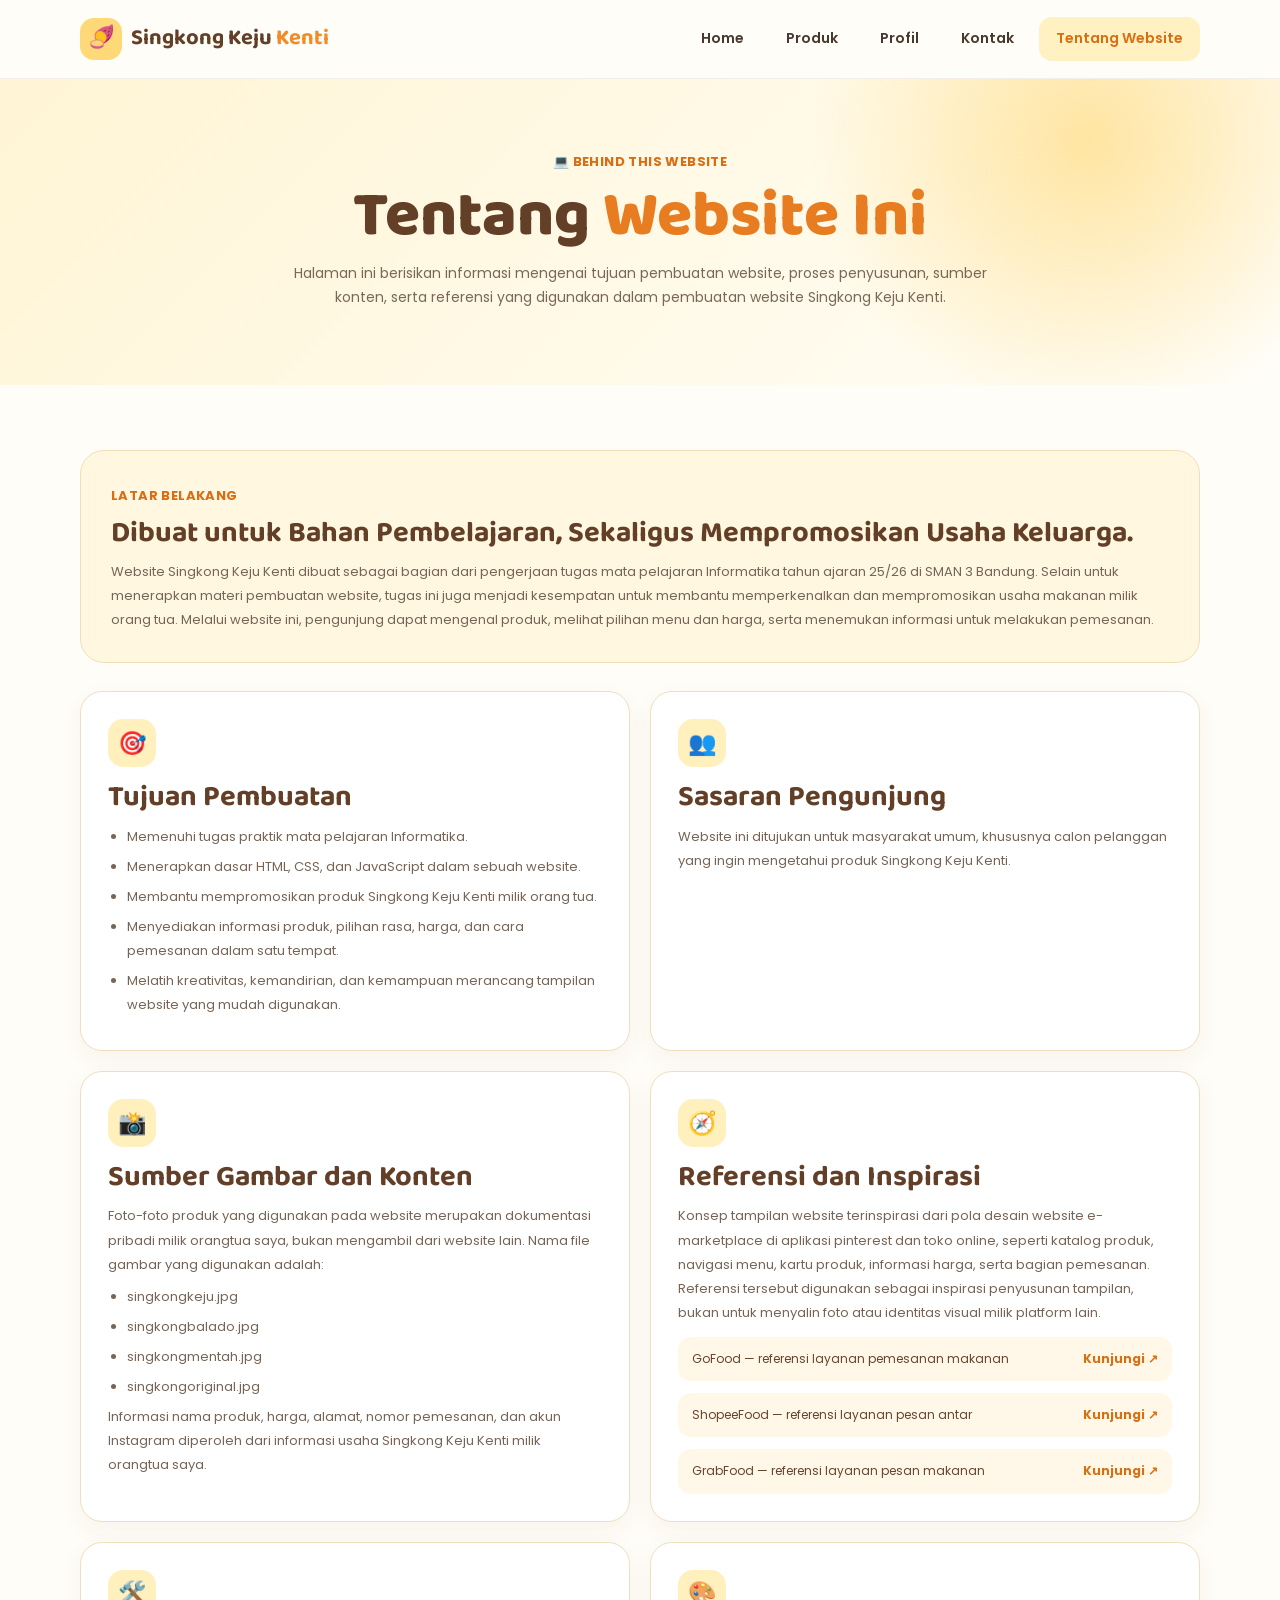
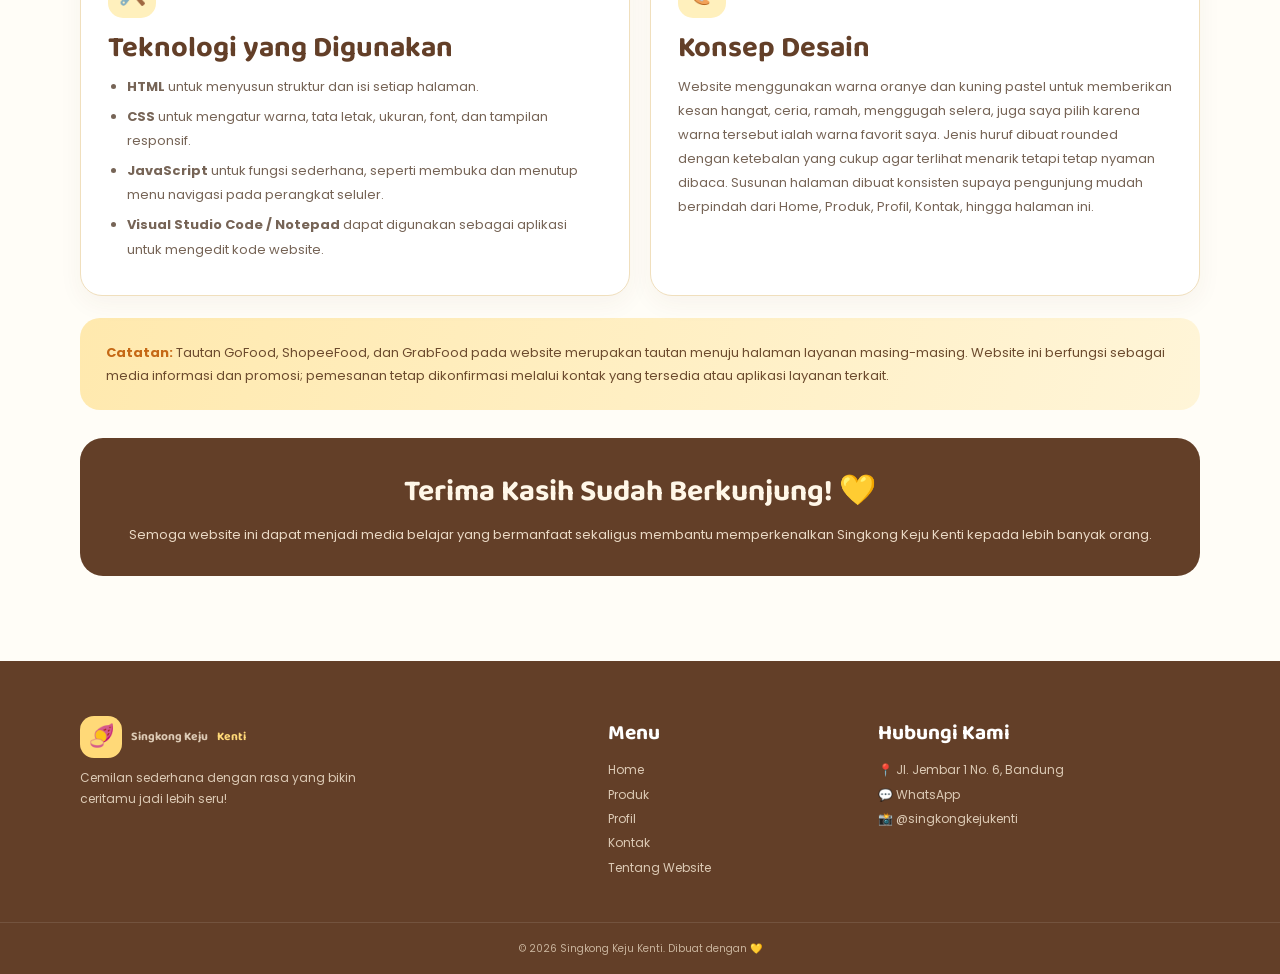
==== about-web.html @ eee024c0 "Add files via upload" ====
<!DOCTYPE html>
<html lang="id">
<head>
    <meta charset="UTF-8">
    <meta name="viewport" content="width=device-width, initial-scale=1.0">
    <title>Tentang Website | Singkong Keju Kenti</title>
    <link rel="preconnect" href="https://fonts.googleapis.com">
    <link rel="preconnect" href="https://fonts.gstatic.com" crossorigin>
    <link href="https://fonts.googleapis.com/css2?family=Baloo+2:wght@500;600;700;800&family=Poppins:wght@400;500;600;700&display=swap" rel="stylesheet">
    <link rel="stylesheet" href="style.css">

    <style>
        .about-web-hero {
            padding: 68px 0 75px;
            text-align: center;
            background: radial-gradient(circle at 85% 20%, #ffe5a2, transparent 25%),
                        linear-gradient(135deg, #fff5d5, #fffdf7);
        }
        .about-web-hero h1 {
            font: 800 clamp(42px, 6vw, 64px)/1.05 'Baloo 2', cursive;
            color: #633f28;
            margin-bottom: 12px;
        }
        .about-web-hero h1 span { color: #e77d20; }
        .about-web-hero p {
            max-width: 720px;
            margin: auto;
            color: #796858;
            font-size: 14px;
        }
        .about-web-content { padding: 65px 0 85px; }
        .about-web-intro {
            padding: 30px;
            border-radius: 24px;
            background: #fff7df;
            border: 1px solid #f1dfb9;
            margin-bottom: 28px;
        }
        .about-web-intro h2, .info-card h2 {
            color: #633f28;
            font: 700 29px/1.15 'Baloo 2', cursive;
            margin-bottom: 10px;
        }
        .about-web-intro p, .info-card p, .info-card li {
            color: #766456;
            font-size: 13px;
            line-height: 1.85;
        }
        .about-web-grid {
            display: grid;
            grid-template-columns: repeat(2, 1fr);
            gap: 20px;
        }
        .info-card {
            padding: 27px;
            background: white;
            border: 1px solid #f0dfbd;
            border-radius: 22px;
            box-shadow: 0 8px 24px rgba(100,64,35,.05);
        }
        .info-card .card-icon {
            width: 48px; height: 48px;
            display: grid; place-items: center;
            border-radius: 15px;
            background: #fff0bd;
            font-size: 23px;
            margin-bottom: 14px;
        }
        .info-card ul { padding-left: 19px; margin-top: 8px; }
        .info-card li { margin-bottom: 6px; }
        .source-list { display: grid; gap: 12px; margin-top: 12px; }
        .source-item {
            display: flex; justify-content: space-between; align-items: center;
            gap: 15px; padding: 12px 14px; border-radius: 13px;
            background: #fff8e8; color: #65452e; font-size: 12px;
        }
        .source-item a { color: #d86d12; font-weight: 700; white-space: nowrap; }
        .note-box {
            margin-top: 22px; padding: 23px 26px; border-radius: 20px;
            background: linear-gradient(110deg, #ffe9ae, #fff5d8);
            color: #6c4b2e; font-size: 13px; line-height: 1.8;
        }
        .note-box strong { color: #c56815; }
        .about-web-bottom {
            margin-top: 28px; padding: 30px; border-radius: 23px;
            background: #633f28; color: #fff7e8; text-align: center;
        }
        .about-web-bottom h2 {
            font: 700 30px 'Baloo 2', cursive; margin-bottom: 8px;
        }
        .about-web-bottom p { font-size: 13px; color: #ead9c5; }
        @media (max-width: 650px) {
            .about-web-grid { grid-template-columns: 1fr; }
            .about-web-intro, .info-card { padding: 22px; }
            .source-item { align-items: flex-start; flex-direction: column; gap: 4px; }
        }
    </style>
</head>
<body>

<header class="header">
    <div class="container nav-wrap">
        <a href="index.html" class="logo">
            <span class="logo-icon">🍠</span>
            <span>Singkong Keju <b>Kenti</b></span>
        </a>
        <button class="menu-toggle" onclick="toggleMenu()">☰</button>
        <nav id="navMenu">
            <a href="index.html">Home</a>
            <a href="produk.html">Produk</a>
            <a href="profil.html">Profil</a>
            <a href="kontak.html">Kontak</a>
            <a href="about-web.html" class="active">Tentang Website</a>
        </nav>
    </div>
</header>

<section class="about-web-hero">
    <div class="container">
        <span class="eyebrow">💻 Behind This Website</span>
        <h1>Tentang <span>Website Ini</span></h1>
        <p>
            Halaman ini berisikan informasi mengenai tujuan pembuatan website,
            proses penyusunan, sumber konten, serta referensi yang digunakan
            dalam pembuatan website Singkong Keju Kenti.
        </p>
    </div>
</section>

<main class="about-web-content">
    <div class="container">
        <section class="about-web-intro">
            <span class="eyebrow">Latar Belakang</span>
            <h2>Dibuat untuk Bahan Pembelajaran, Sekaligus Mempromosikan Usaha Keluarga.</h2>
            <p>
                Website Singkong Keju Kenti dibuat sebagai bagian dari pengerjaan
                tugas mata pelajaran Informatika tahun ajaran 25/26 di SMAN 3 Bandung. Selain untuk menerapkan materi
                pembuatan website, tugas ini juga menjadi kesempatan untuk
                membantu memperkenalkan dan mempromosikan usaha makanan milik
                orang tua. Melalui website ini, pengunjung dapat mengenal produk,
                melihat pilihan menu dan harga, serta menemukan informasi untuk
                melakukan pemesanan.
            </p>
        </section>

        <div class="about-web-grid">
            <section class="info-card">
                <div class="card-icon">🎯</div>
                <h2>Tujuan Pembuatan</h2>
                <ul>
                    <li>Memenuhi tugas praktik mata pelajaran Informatika.</li>
                    <li>Menerapkan dasar HTML, CSS, dan JavaScript dalam sebuah website.</li>
                    <li>Membantu mempromosikan produk Singkong Keju Kenti milik orang tua.</li>
                    <li>Menyediakan informasi produk, pilihan rasa, harga, dan cara pemesanan dalam satu tempat.</li>
                    <li>Melatih kreativitas, kemandirian, dan kemampuan merancang tampilan website yang mudah digunakan.</li>
                </ul>
            </section>

            <section class="info-card">
                <div class="card-icon">👥</div>
                <h2>Sasaran Pengunjung</h2>
                <p>
                    Website ini ditujukan untuk masyarakat umum, khususnya calon
                    pelanggan yang ingin mengetahui produk Singkong Keju Kenti.
                </p>
            </section>

            <section class="info-card">
                <div class="card-icon">📸</div>
                <h2>Sumber Gambar dan Konten</h2>
                <p>
                    Foto-foto produk yang digunakan pada website merupakan
                    dokumentasi pribadi milik orangtua saya, bukan mengambil dari
                    website lain. Nama file gambar yang digunakan adalah:
                </p>
                <ul>
                    <li>singkongkeju.jpg</li>
                    <li>singkongbalado.jpg</li>
                    <li>singkongmentah.jpg</li>
                    <li>singkongoriginal.jpg</li>
                </ul>
                <p>
                    Informasi nama produk, harga, alamat, nomor pemesanan, dan
                    akun Instagram diperoleh dari informasi usaha Singkong Keju Kenti milik orangtua saya.
                </p>
            </section>

            <section class="info-card">
                <div class="card-icon">🧭</div>
                <h2>Referensi dan Inspirasi</h2>
                <p>
                    Konsep tampilan website terinspirasi dari pola desain website
                    e-marketplace di aplikasi pinterest dan toko online, seperti katalog
                    produk, navigasi menu, kartu produk, informasi harga, serta
                    bagian pemesanan. Referensi tersebut digunakan sebagai inspirasi
                    penyusunan tampilan, bukan untuk menyalin
                    foto atau identitas visual milik platform lain.
                </p>
                <div class="source-list">
                    <div class="source-item">
                        <span>GoFood — referensi layanan pemesanan makanan</span>
                        <a href="https://gofood.co.id/" target="_blank">Kunjungi ↗</a>
                    </div>
                    <div class="source-item">
                        <span>ShopeeFood — referensi layanan pesan antar</span>
                        <a href="https://shopeefood.co.id/" target="_blank">Kunjungi ↗</a>
                    </div>
                    <div class="source-item">
                        <span>GrabFood — referensi layanan pesan makanan</span>
                        <a href="https://food.grab.com/id/id/" target="_blank">Kunjungi ↗</a>
                    </div>
                </div>
            </section>

            <section class="info-card">
                <div class="card-icon">🛠️</div>
                <h2>Teknologi yang Digunakan</h2>
                <ul>
                    <li><b>HTML</b> untuk menyusun struktur dan isi setiap halaman.</li>
                    <li><b>CSS</b> untuk mengatur warna, tata letak, ukuran, font, dan tampilan responsif.</li>
                    <li><b>JavaScript</b> untuk fungsi sederhana, seperti membuka dan menutup menu navigasi pada perangkat seluler.</li>
                    <li><b>Visual Studio Code / Notepad</b> dapat digunakan sebagai aplikasi untuk mengedit kode website.</li>
                </ul>
            </section>

            <section class="info-card">
                <div class="card-icon">🎨</div>
                <h2>Konsep Desain</h2>
                <p>
                    Website menggunakan warna oranye dan kuning pastel untuk
                    memberikan kesan hangat, ceria, ramah, menggugah selera, juga saya 
                    pilih karena warna tersebut ialah warna favorit saya.
                    Jenis huruf dibuat rounded dengan ketebalan yang cukup agar
                    terlihat menarik tetapi tetap nyaman dibaca. Susunan halaman
                    dibuat konsisten supaya pengunjung mudah berpindah dari Home,
                    Produk, Profil, Kontak, hingga halaman ini.
                </p>
            </section>
        </div>

        <div class="note-box">
            <strong>Catatan:</strong> Tautan GoFood, ShopeeFood, dan GrabFood pada
            website merupakan tautan menuju halaman layanan masing-masing.
            Website ini berfungsi sebagai media
            informasi dan promosi; pemesanan tetap dikonfirmasi melalui kontak
            yang tersedia atau aplikasi layanan terkait.
        </div>

        <section class="about-web-bottom">
            <h2>Terima Kasih Sudah Berkunjung! 💛</h2>
            <p>
                Semoga website ini dapat menjadi media belajar yang
                bermanfaat sekaligus membantu memperkenalkan Singkong Keju Kenti
                kepada lebih banyak orang.
            </p>
        </section>
    </div>
</main>

<footer class="footer">
    <div class="container footer-grid">
        <div>
            <a href="index.html" class="logo footer-logo"><span class="logo-icon">🍠</span> Singkong Keju <b>Kenti</b></a>
            <p>Cemilan sederhana dengan rasa yang bikin ceritamu jadi lebih seru!</p>
        </div>
        <div>
            <h4>Menu</h4>
            <a href="index.html">Home</a>
            <a href="produk.html">Produk</a>
            <a href="profil.html">Profil</a>
            <a href="kontak.html">Kontak</a>
            <a href="about-web.html">Tentang Website</a>
        </div>
        <div>
            <h4>Hubungi Kami</h4>
            <p>📍 Jl. Jembar 1 No. 6, Bandung</p>
            <a href="https://wa.me/6289661951290" target="_blank">💬 WhatsApp</a>
            <a href="https://www.instagram.com/singkongkejukenti/" target="_blank">📸 @singkongkejukenti</a>
        </div>
    </div>
    <div class="copyright">© 2026 Singkong Keju Kenti. Dibuat dengan 💛</div>
</footer>

<script src="script.js"></script>
</body>
</html>
---- style.css ----
:root {
    --orange: #f28c28;
    --orange-dark: #d86d12;
    --yellow: #ffd978;
    --cream: #fff7df;
    --cream-2: #fff1c2;
    --brown: #633f28;
    --text: #49382f;
    --white: #ffffff;
    --shadow: 0 12px 35px rgba(103, 65, 32, .12);
    --radius: 22px;
}

* { box-sizing: border-box; margin: 0; padding: 0; }

html { scroll-behavior: smooth; }

body {
    font-family: 'Poppins', sans-serif;
    color: var(--text);
    background: #fffdf7;
    line-height: 1.7;
}

a { color: inherit; text-decoration: none; }

.container { width: min(1120px, 90%); margin: auto; }

.header {
    position: sticky;
    top: 0;
    z-index: 100;
    background: rgba(255, 253, 247, .94);
    backdrop-filter: blur(12px);
    border-bottom: 1px solid rgba(99, 63, 40, .08);
}

.nav-wrap {
    min-height: 78px;
    display: flex;
    align-items: center;
    justify-content: space-between;
    gap: 30px;
}

.logo {
    display: inline-flex;
    align-items: center;
    gap: 9px;
    font-family: 'Baloo 2', cursive;
    font-size: 22px;
    font-weight: 700;
    color: var(--brown);
}

.logo b { color: var(--orange); }

.logo-icon {
    width: 42px;
    height: 42px;
    display: grid;
    place-items: center;
    background: var(--yellow);
    border-radius: 14px;
    font-size: 22px;
}

nav { display: flex; align-items: center; gap: 8px; }

nav a {
    padding: 10px 17px;
    border-radius: 13px;
    font-size: 14px;
    font-weight: 600;
    transition: .25s;
}

nav a:hover, nav a.active {
    background: var(--cream-2);
    color: var(--orange-dark);
}

.menu-toggle {
    display: none;
    border: 0;
    background: var(--cream-2);
    color: var(--brown);
    font-size: 24px;
    padding: 7px 12px;
    border-radius: 12px;
    cursor: pointer;
}

.hero {
    overflow: hidden;
    background:
        radial-gradient(circle at 85% 20%, rgba(255,217,120,.7), transparent 25%),
        linear-gradient(135deg, #fff7df 0%, #fffdf7 58%, #ffeab1 100%);
    padding: 72px 0 85px;
}

.hero-content {
    display: grid;
    grid-template-columns: 1.05fr .95fr;
    align-items: center;
    gap: 45px;
}

.eyebrow {
    display: inline-block;
    color: var(--orange-dark);
    font-size: 13px;
    font-weight: 700;
    letter-spacing: .4px;
    text-transform: uppercase;
    margin-bottom: 10px;
}

.hero h1, .page-hero h1, h2, h3 {
    font-family: 'Baloo 2', cursive;
}

.hero h1 {
    font-size: clamp(46px, 6vw, 76px);
    line-height: .98;
    color: var(--brown);
    margin-bottom: 22px;
    font-weight: 800;
}

.hero h1 span, h2 span { color: var(--orange); }

.hero-text > p {
    max-width: 620px;
    font-size: 16px;
    color: #715e50;
    margin-bottom: 28px;
}

.hero-buttons { display: flex; flex-wrap: wrap; gap: 12px; }

.btn {
    display: inline-flex;
    align-items: center;
    justify-content: center;
    gap: 8px;
    padding: 13px 22px;
    border-radius: 14px;
    font-size: 14px;
    font-weight: 700;
    transition: .25s;
}

.btn-primary {
    color: white;
    background: var(--orange);
    box-shadow: 0 8px 20px rgba(242,140,40,.24);
}

.btn-primary:hover { transform: translateY(-2px); background: var(--orange-dark); }

.btn-outline {
    border: 2px solid #efc66a;
    color: var(--brown);
    background: rgba(255,255,255,.55);
}

.btn-outline:hover { background: white; }

.btn-light { background: white; color: var(--orange-dark); }

.mini-info {
    display: flex;
    gap: 30px;
    margin-top: 34px;
}

.mini-info div { display: flex; flex-direction: column; }
.mini-info strong { font-family: 'Baloo 2'; font-size: 22px; color: var(--brown); line-height: 1; }
.mini-info span { font-size: 11px; color: #8a7567; }

.hero-image {
    position: relative;
    min-height: 480px;
    display: grid;
    place-items: center;
}

.hero-image .blob {
    position: absolute;
    width: 430px;
    height: 430px;
    background: var(--yellow);
    border-radius: 42% 58% 61% 39% / 48% 40% 60% 52%;
    transform: rotate(-12deg);
    opacity: .75;
}

.hero-image img {
    position: relative;
    width: min(430px, 90%);
    height: 430px;
    object-fit: cover;
    border-radius: 46% 54% 42% 58% / 50% 42% 58% 50%;
    box-shadow: 0 24px 45px rgba(91,57,27,.2);
    border: 8px solid white;
}

.floating-card {
    position: absolute;
    right: 4%;
    bottom: 45px;
    background: white;
    padding: 13px 18px;
    border-radius: 17px;
    box-shadow: var(--shadow);
    display: flex;
    align-items: center;
    gap: 10px;
}

.floating-card > span { font-size: 25px; }
.floating-card b, .floating-card small { display: block; }
.floating-card b { font-size: 13px; }
.floating-card small { font-size: 10px; color: #927b69; }

.section { padding: 85px 0; }

.intro { background: white; }

.section-heading { text-align: center; max-width: 650px; margin: 0 auto 45px; }
.section-heading h2, .heading-row h2 { font-size: 42px; line-height: 1.1; color: var(--brown); margin-bottom: 12px; }
.section-heading p { color: #7d6b5d; font-size: 14px; }

.features {
    display: grid;
    grid-template-columns: repeat(3, 1fr);
    gap: 22px;
}

.feature-card {
    padding: 30px;
    border: 1px solid #f4e3bc;
    border-radius: var(--radius);
    background: #fffdf8;
    transition: .25s;
}

.feature-card:hover { transform: translateY(-5px); box-shadow: var(--shadow); }
.feature-icon {
    width: 54px; height: 54px; display: grid; place-items: center;
    background: var(--cream-2); border-radius: 17px; font-size: 25px; margin-bottom: 18px;
}
.feature-card h3 { font-size: 24px; margin-bottom: 7px; color: var(--brown); }
.feature-card p { font-size: 13px; color: #7d6b5d; }

.products-preview { background: var(--cream); }

.heading-row {
    display: flex;
    justify-content: space-between;
    align-items: end;
    margin-bottom: 35px;
    gap: 20px;
}

.heading-row h2 { margin: 0; }

.text-link { color: var(--orange-dark); font-size: 13px; font-weight: 700; }

.product-grid {
    display: grid;
    grid-template-columns: repeat(3, 1fr);
    gap: 24px;
}

.product-grid-full { grid-template-columns: repeat(2, 1fr); }

.product-card {
    overflow: hidden;
    background: white;
    border: 1px solid #f1dfb9;
    border-radius: var(--radius);
    box-shadow: 0 8px 24px rgba(100,64,35,.06);
    transition: .25s;
}

.product-card:hover { transform: translateY(-5px); box-shadow: var(--shadow); }

.product-image { height: 240px; overflow: hidden; background: var(--cream-2); }
.product-image img { width: 100%; height: 100%; object-fit: cover; display: block; }
.product-body { padding: 22px; }
.product-body h3, .product-body h2 { color: var(--brown); }
.product-body h3 { font-size: 25px; margin: 5px 0; }
.product-body h2 { font-size: 31px; line-height: 1.1; margin: 5px 0 8px; }
.product-body p { color: #806e60; font-size: 13px; margin-bottom: 14px; }

.tag {
    display: inline-block;
    padding: 5px 9px;
    border-radius: 8px;
    background: #ffe5a2;
    color: #9b6715;
    font-size: 9px;
    font-weight: 800;
}
.tag.orange { background: #ffe0c0; color: #bd5e0d; }
.tag.yellow { background: #fff0b9; color: #917012; }

.price { color: var(--orange-dark); font-family: 'Baloo 2'; font-size: 24px; }
.price small { font-family: 'Poppins'; color: #917d6e; font-size: 10px; font-weight: 500; }

.cta-section { padding: 25px 0 85px; background: var(--cream); }

.cta-box {
    background: linear-gradient(110deg, var(--orange), #f5a53d);
    color: white;
    border-radius: 28px;
    padding: 42px 50px;
    display: flex;
    justify-content: space-between;
    align-items: center;
    gap: 25px;
    box-shadow: 0 15px 35px rgba(242,140,40,.2);
}

.cta-box .eyebrow { color: #fff4d4; }
.cta-box h2 { font-size: 38px; line-height: 1.05; margin-bottom: 5px; }
.cta-box p { opacity: .9; font-size: 13px; }

.page-hero {
    background: linear-gradient(135deg, var(--cream), #fffdf7);
    text-align: center;
    padding: 65px 0;
    border-bottom: 1px solid #f3e4c6;
}

.page-hero h1 { font-size: clamp(42px, 6vw, 65px); color: var(--brown); line-height: 1.05; }
.page-hero p { max-width: 650px; margin: 12px auto 0; color: #7d6b5d; font-size: 14px; }

.product-card.big .product-image { height: 330px; }
.price-list {
    display: flex;
    gap: 10px;
    margin: 10px 0 17px;
}
.price-list span {
    flex: 1;
    padding: 9px 11px;
    border-radius: 12px;
    background: var(--cream);
    font-size: 11px;
}
.price-list b { display: block; color: var(--orange-dark); font-size: 17px; }
.full-btn { width: 100%; }

.combo-box {
    margin-top: 28px;
    padding: 25px 30px;
    border-radius: var(--radius);
    background: linear-gradient(100deg, #fff0b7, #ffe3a0);
    display: grid;
    grid-template-columns: auto 1fr auto;
    align-items: center;
    gap: 22px;
}
.combo-icon { font-size: 42px; }
.combo-box h2 { color: var(--brown); font-size: 30px; line-height: 1.1; }
.combo-box p { font-size: 12px; color: #77624f; }
.combo-box > strong { font-family: 'Baloo 2'; font-size: 34px; color: var(--orange-dark); }

.about-grid { display: grid; grid-template-columns: .9fr 1.1fr; gap: 70px; align-items: center; }
.about-image { position: relative; }
.about-image img { width: 100%; height: 500px; object-fit: cover; border-radius: 35px; box-shadow: var(--shadow); }
.quote-card {
    position: absolute;
    bottom: -25px;
    right: -20px;
    max-width: 270px;
    background: white;
    padding: 18px 20px;
    border-radius: 18px;
    box-shadow: var(--shadow);
    font-family: 'Baloo 2';
    font-weight: 600;
    color: var(--brown);
}
.about-text h2 { font-size: 44px; line-height: 1.08; color: var(--brown); margin-bottom: 20px; }
.about-text p { color: #766456; font-size: 14px; margin-bottom: 15px; }

.values { margin-top: 25px; display: grid; gap: 10px; }
.values div { display: flex; align-items: center; gap: 15px; padding: 12px; border-radius: 14px; background: var(--cream); }
.values b { color: var(--orange); font-family: 'Baloo 2'; }
.values span { font-size: 13px; font-weight: 600; }

.manifesto { background: var(--cream); }
.manifesto-box {
    max-width: 820px; margin: auto; text-align: center; padding: 55px 35px;
    background: white; border-radius: 30px; box-shadow: var(--shadow);
}
.manifesto-box h2 { color: var(--orange-dark); font-size: 40px; line-height: 1.1; margin-bottom: 12px; }
.manifesto-box p { color: #766456; font-size: 14px; }

.contact-grid { display: grid; grid-template-columns: 1.25fr .75fr; gap: 25px; }
.contact-main { display: grid; gap: 22px; }
.contact-card, .side-card {
    background: white; border: 1px solid #f0dfbd; border-radius: var(--radius); padding: 30px;
    box-shadow: 0 8px 24px rgba(100,64,35,.05);
}
.contact-card h2 { font-size: 32px; line-height: 1.1; color: var(--brown); margin-bottom: 9px; }
.contact-card > p { color: #7c6b5e; font-size: 13px; margin-bottom: 22px; }

.order-buttons { display: grid; gap: 11px; }
.order-btn {
    display: grid;
    grid-template-columns: auto 1fr auto;
    align-items: center;
    gap: 14px;
    padding: 15px;
    border-radius: 15px;
    background: var(--cream);
    border: 1px solid #f0dfbd;
    transition: .25s;
}
.order-btn:hover { transform: translateX(4px); background: #fff0bd; }
.order-btn > span:first-child { font-size: 25px; }
.order-btn b, .order-btn small { display: block; }
.order-btn b { font-size: 14px; color: var(--brown); }
.order-btn small { font-size: 10px; color: #927e6e; }
.order-btn > span:last-child { color: var(--orange); font-size: 20px; }
.whatsapp-card { background: linear-gradient(135deg, #fff5d0, #fff); }

.contact-side { display: grid; align-content: start; gap: 16px; }
.side-card { padding: 23px; }
.side-icon { font-size: 28px; margin-bottom: 8px; }
.side-card h3 { font-size: 24px; color: var(--brown); }
.side-card p { color: #7c6b5e; font-size: 12px; margin: 5px 0 10px; }

.footer {
    background: var(--brown);
    color: #f9ecd8;
    padding-top: 55px;
}
.footer-grid { display: grid; grid-template-columns: 1.5fr .7fr 1fr; gap: 45px; padding-bottom: 40px; }
.footer-logo { color: white; margin-bottom: 10px; }
.footer-logo b { color: var(--yellow); }
.footer p, .footer a { color: #dccab5; font-size: 12px; }
.footer-grid > div:first-child p { max-width: 300px; }
.footer h4 { color: white; font-family: 'Baloo 2'; font-size: 21px; margin-bottom: 8px; }
.footer-grid > div:not(:first-child) a { display: block; margin: 4px 0; }
.footer a:hover { color: var(--yellow); }
.copyright {
    text-align: center; border-top: 1px solid rgba(255,255,255,.1);
    padding: 17px; color: #c9b49d; font-size: 10px;
}

@media (max-width: 850px) {
    .hero-content, .about-grid, .contact-grid { grid-template-columns: 1fr; }
    .hero { padding-top: 50px; }
    .hero-image { min-height: 400px; order: -1; }
    .hero-image img { height: 350px; }
    .hero-image .blob { width: 350px; height: 350px; }
    .features, .product-grid, .product-grid-full { grid-template-columns: 1fr 1fr; }
    .footer-grid { grid-template-columns: 1fr 1fr; }
    .about-grid { gap: 40px; }
}

@media (max-width: 620px) {
    .nav-wrap { min-height: 68px; }
    .logo { font-size: 18px; }
    .logo-icon { width: 36px; height: 36px; }
    .menu-toggle { display: block; }
    nav {
        display: none;
        position: absolute;
        top: 68px;
        left: 5%;
        right: 5%;
        padding: 10px;
        background: white;
        border-radius: 16px;
        box-shadow: var(--shadow);
        flex-direction: column;
        align-items: stretch;
    }
    nav.show { display: flex; }
    nav a { text-align: center; }
    .hero h1 { font-size: 49px; }
    .hero-image { min-height: 330px; }
    .hero-image img { height: 290px; }
    .hero-image .blob { width: 290px; height: 290px; }
    .floating-card { right: 0; bottom: 10px; }
    .mini-info { gap: 20px; }
    .section { padding: 60px 0; }
    .section-heading h2, .heading-row h2, .about-text h2 { font-size: 35px; }
    .features, .product-grid, .product-grid-full, .footer-grid { grid-template-columns: 1fr; }
    .heading-row { align-items: start; flex-direction: column; }
    .cta-box { padding: 32px 25px; flex-direction: column; align-items: start; }
    .cta-box h2 { font-size: 31px; }
    .product-card.big .product-image { height: 270px; }
    .combo-box { grid-template-columns: auto 1fr; }
    .combo-box > strong { grid-column: 2; }
    .about-image img { height: 350px; }
    .quote-card { right: 0; }
    .page-hero { padding: 50px 0; }
    .page-hero h1 { font-size: 44px; }
}
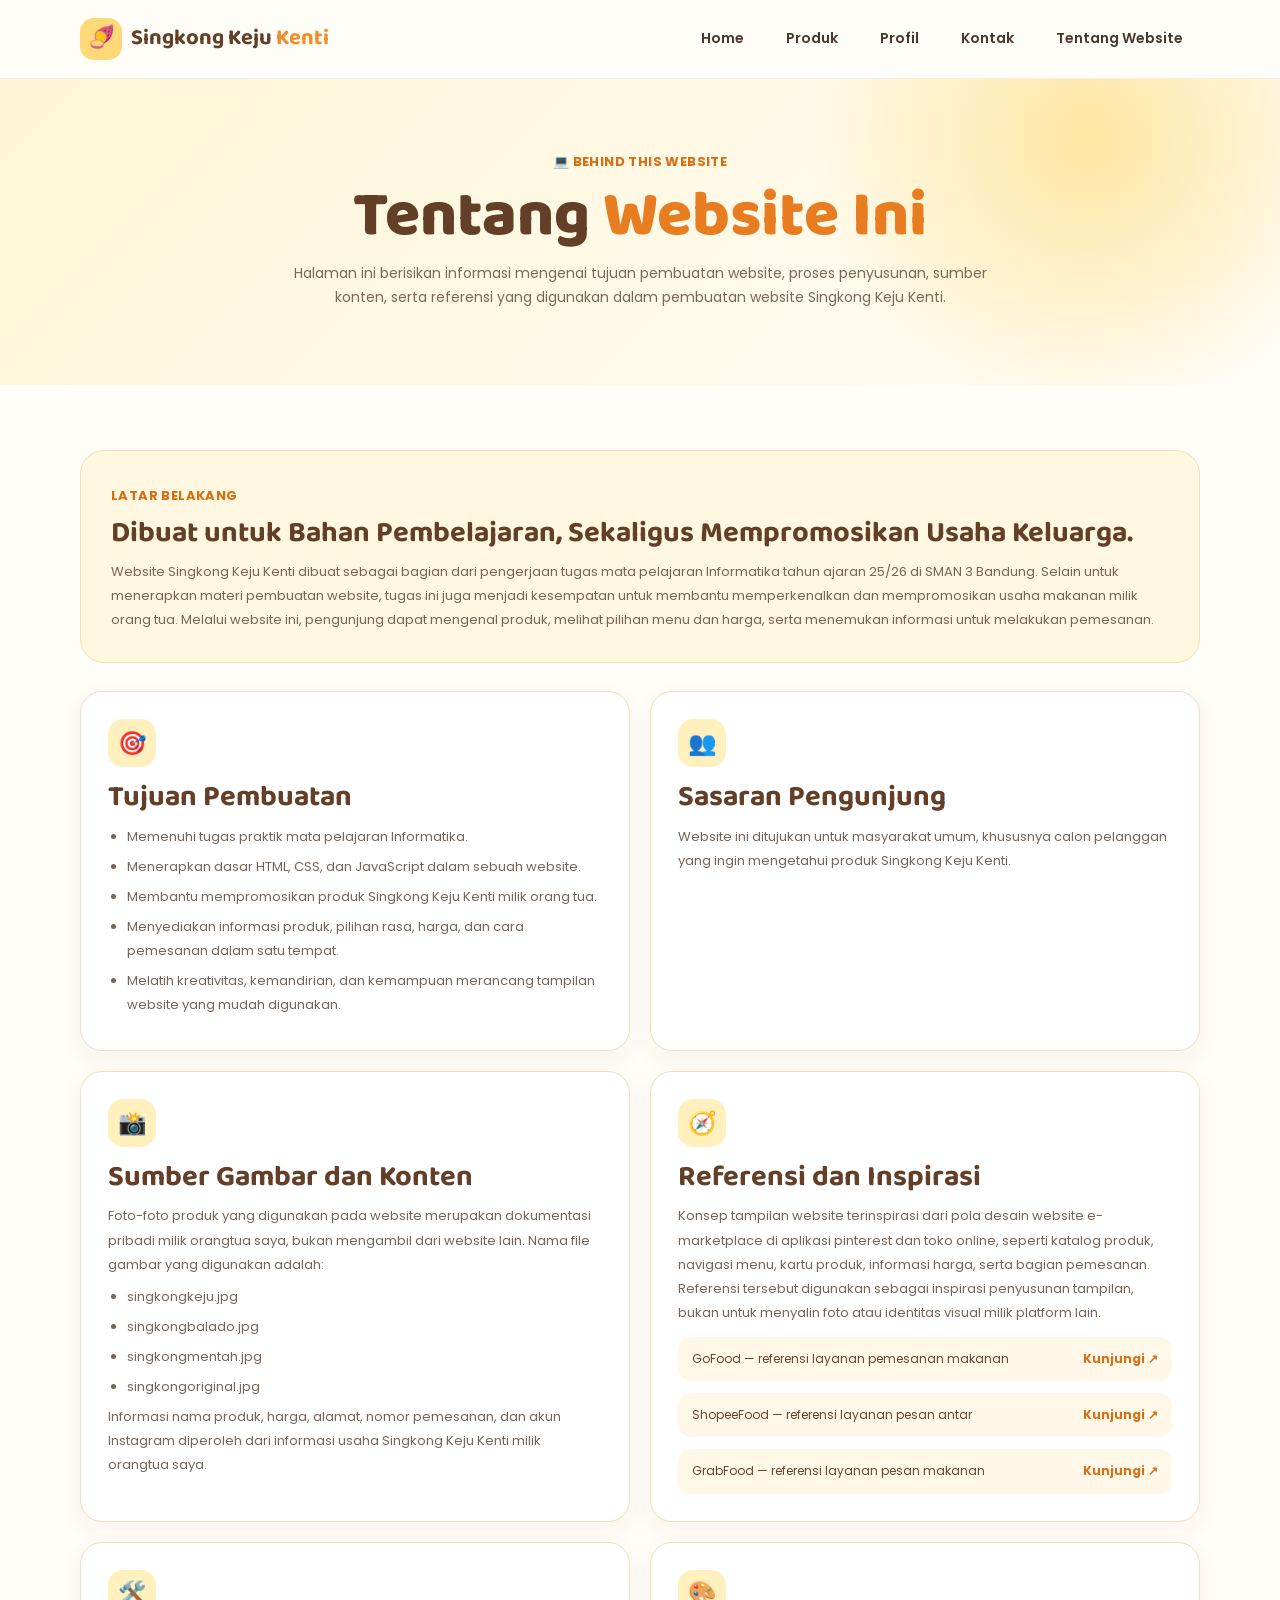
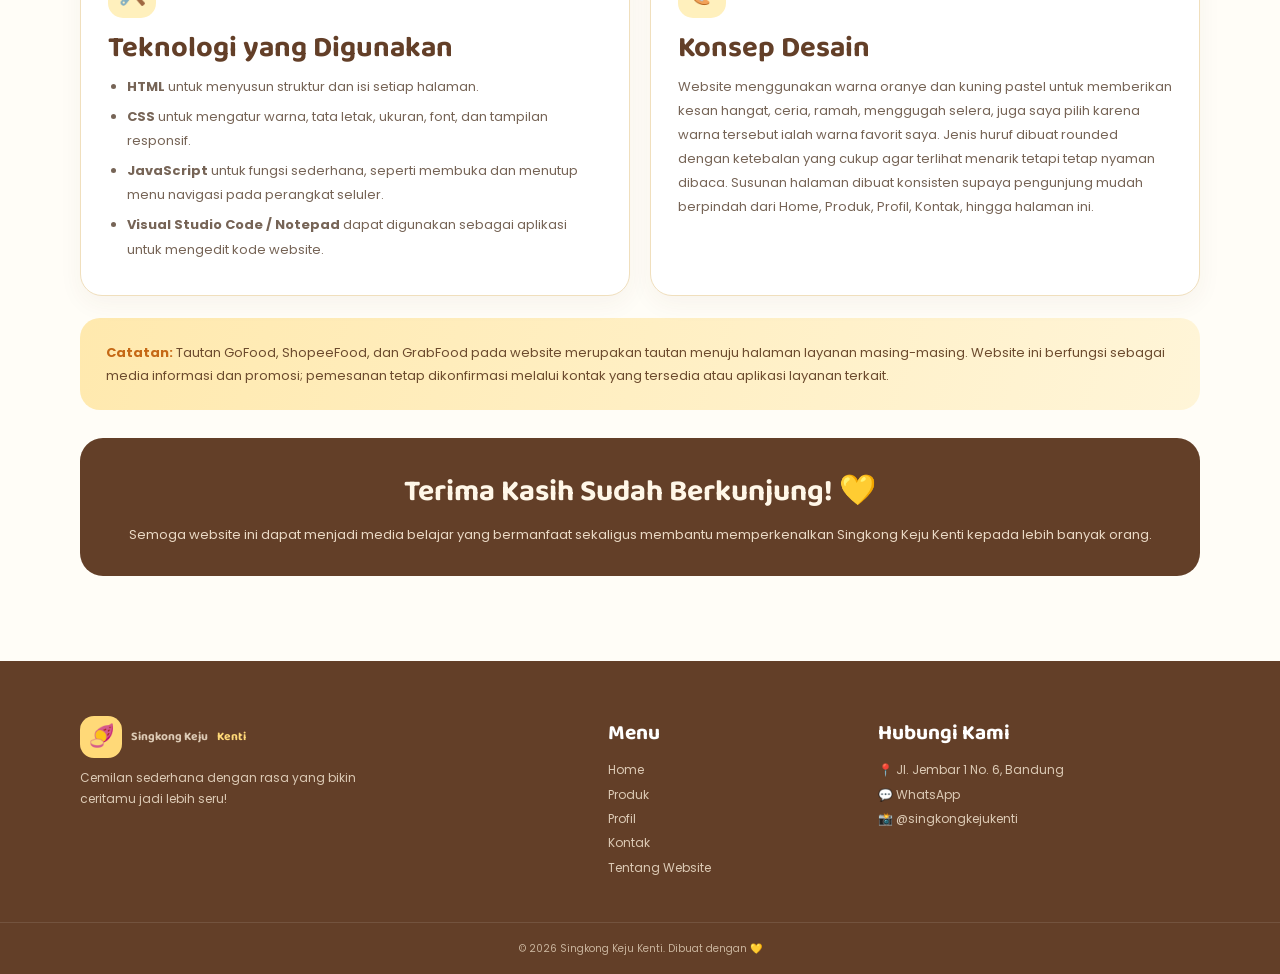
==== commit e2c6cc9b: "about-web.html" ====
--- a/about-web.html
+++ b/about-web.html
@@ -110,7 +110,7 @@
             <a href="produk.html">Produk</a>
             <a href="profil.html">Profil</a>
             <a href="kontak.html">Kontak</a>
-            <a href="about-web.html" class="active">Tentang Website</a>
+            <a href="about-web.html">Tentang Website</a>
         </nav>
     </div>
 </header>
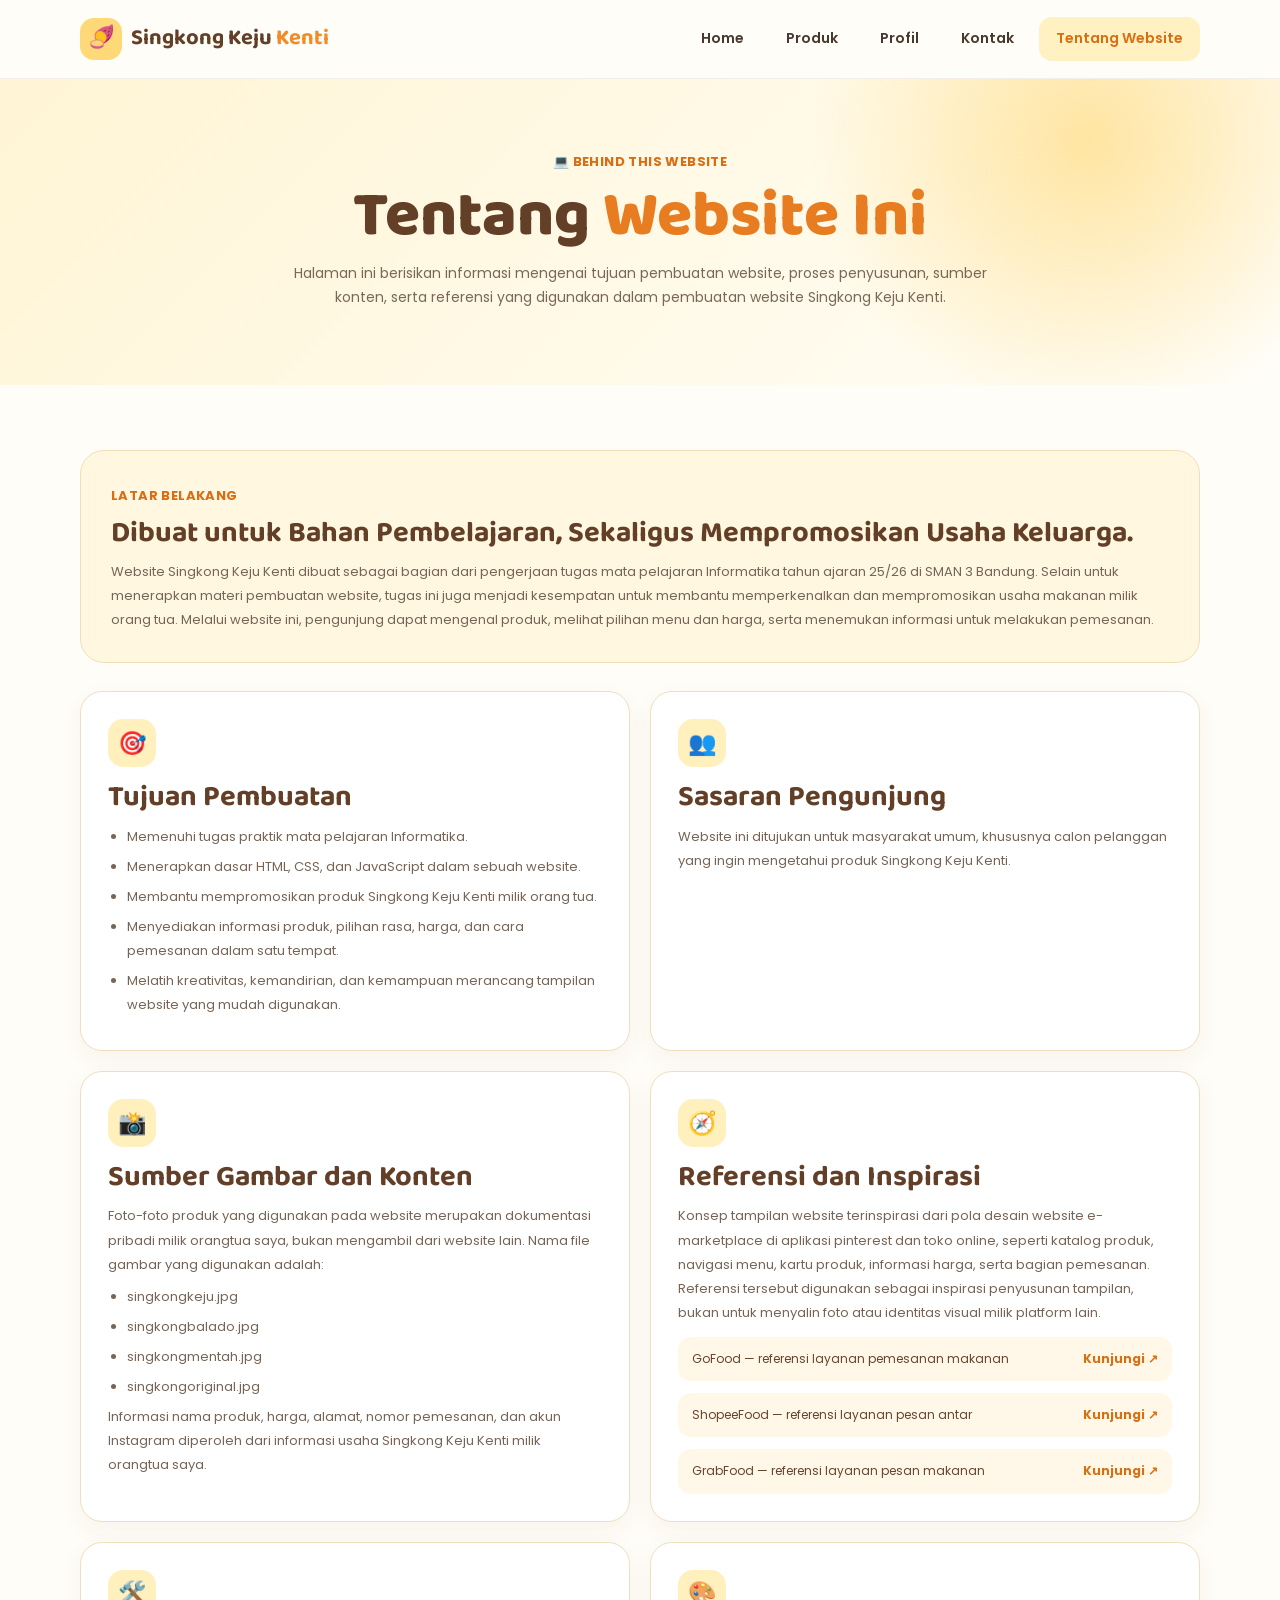
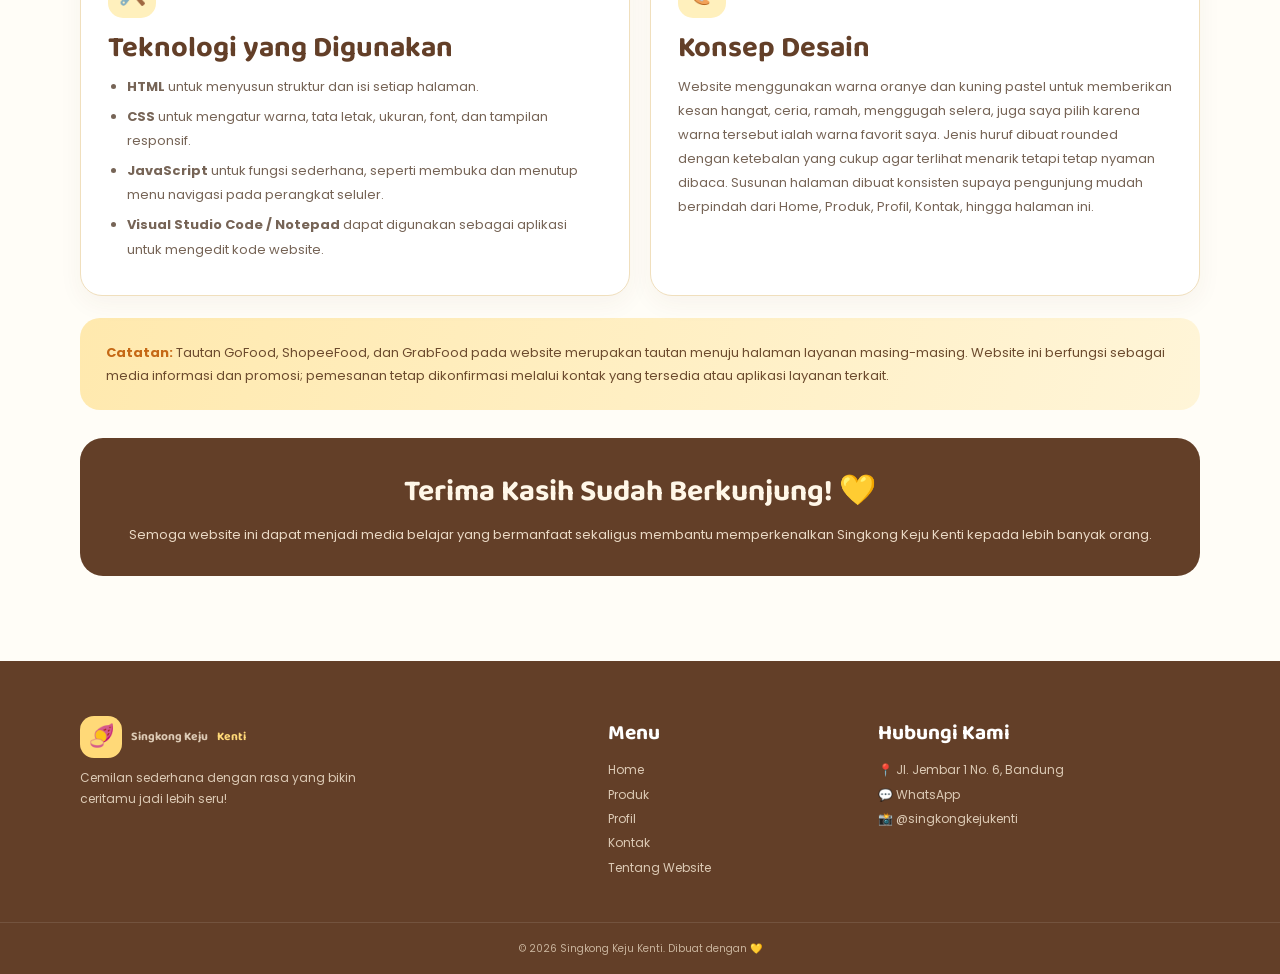
==== commit e3c02007: "about-web.html" ====
--- a/about-web.html
+++ b/about-web.html
@@ -110,7 +110,7 @@
             <a href="produk.html">Produk</a>
             <a href="profil.html">Profil</a>
             <a href="kontak.html">Kontak</a>
-            <a href="about-web.html">Tentang Website</a>
+            <a href="about-web.html" class="active">Tentang Website</a>
         </nav>
     </div>
 </header>
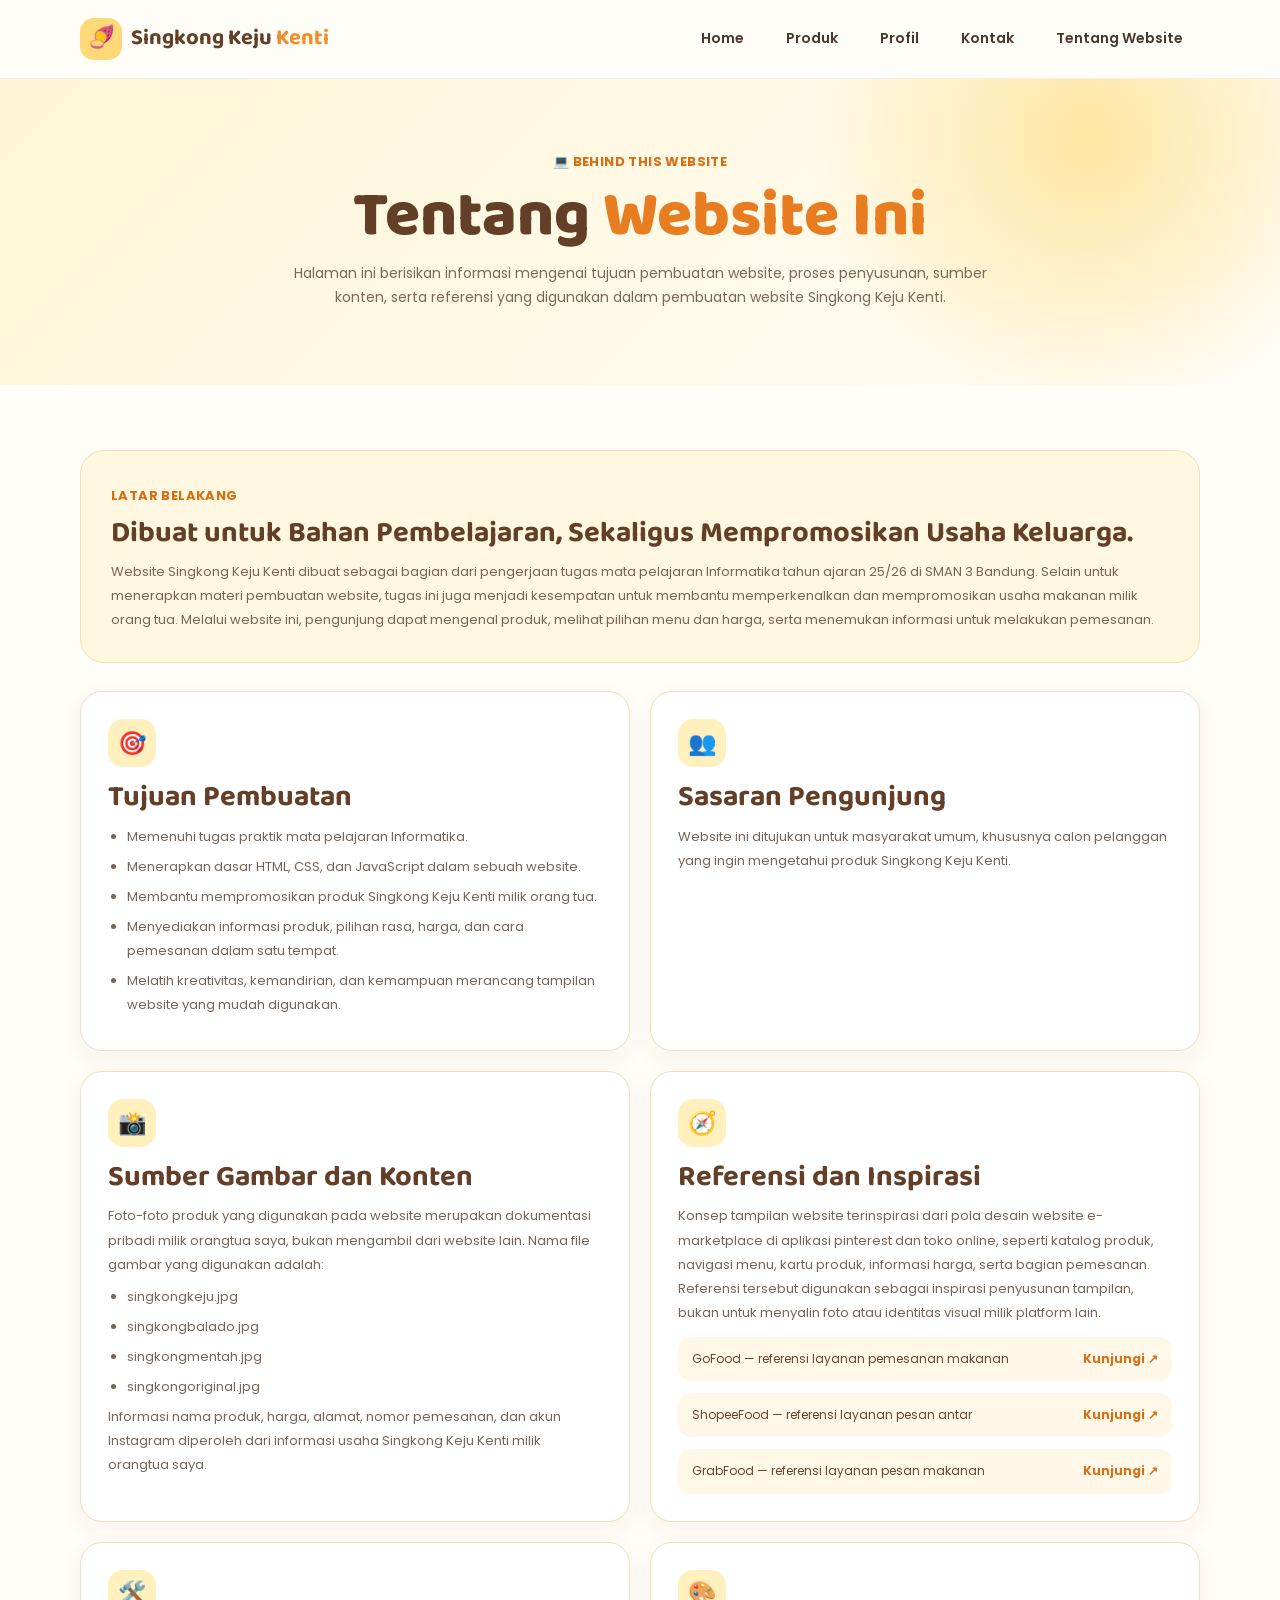
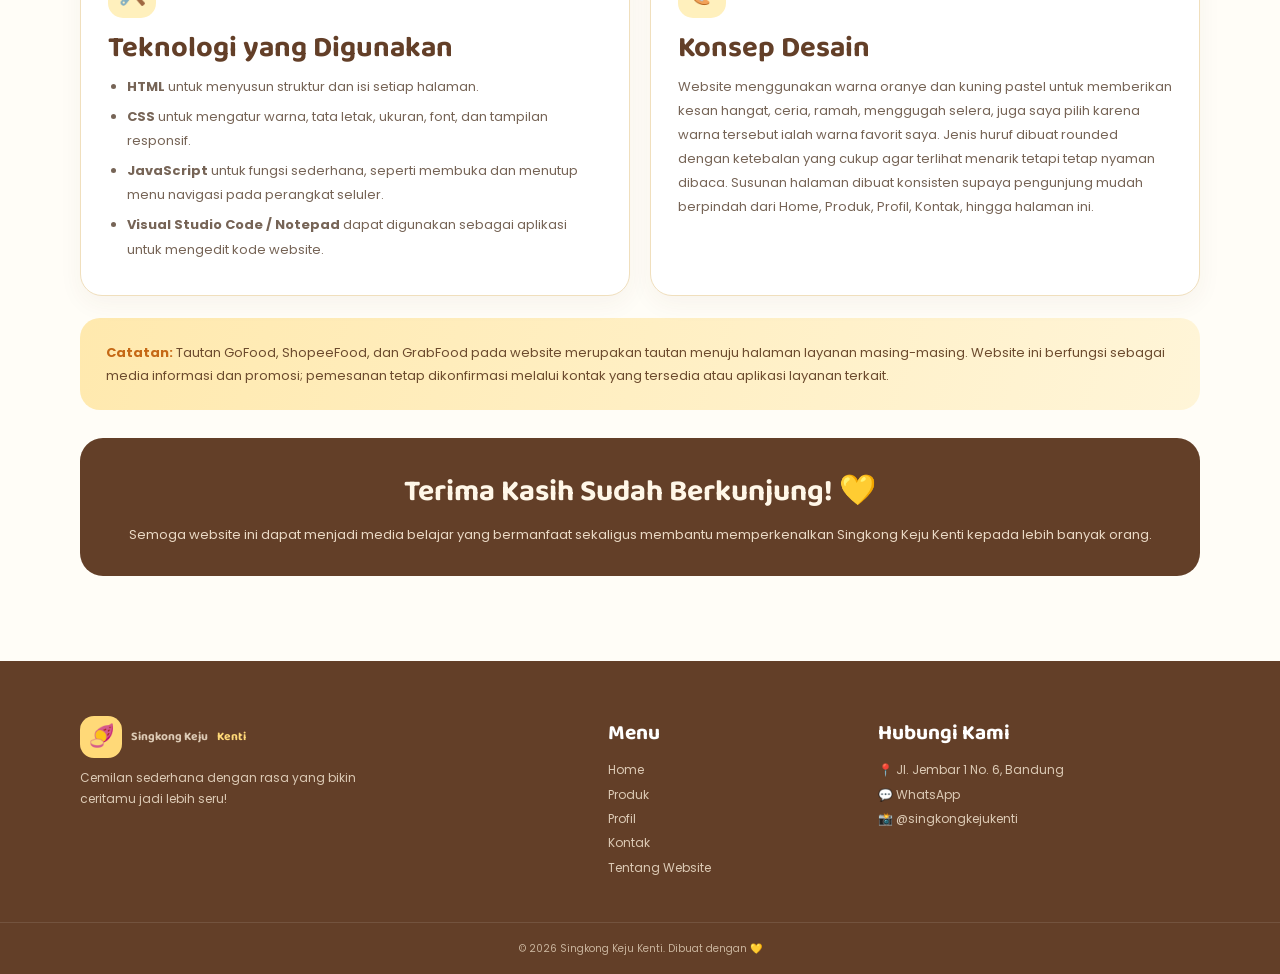
==== commit e9800eed: "about-web.html" ====
--- a/about-web.html
+++ b/about-web.html
@@ -110,7 +110,7 @@
             <a href="produk.html">Produk</a>
             <a href="profil.html">Profil</a>
             <a href="kontak.html">Kontak</a>
-            <a href="about-web.html" class="active">Tentang Website</a>
+            <a href="about-web.html">Tentang Website</a>
         </nav>
     </div>
 </header>
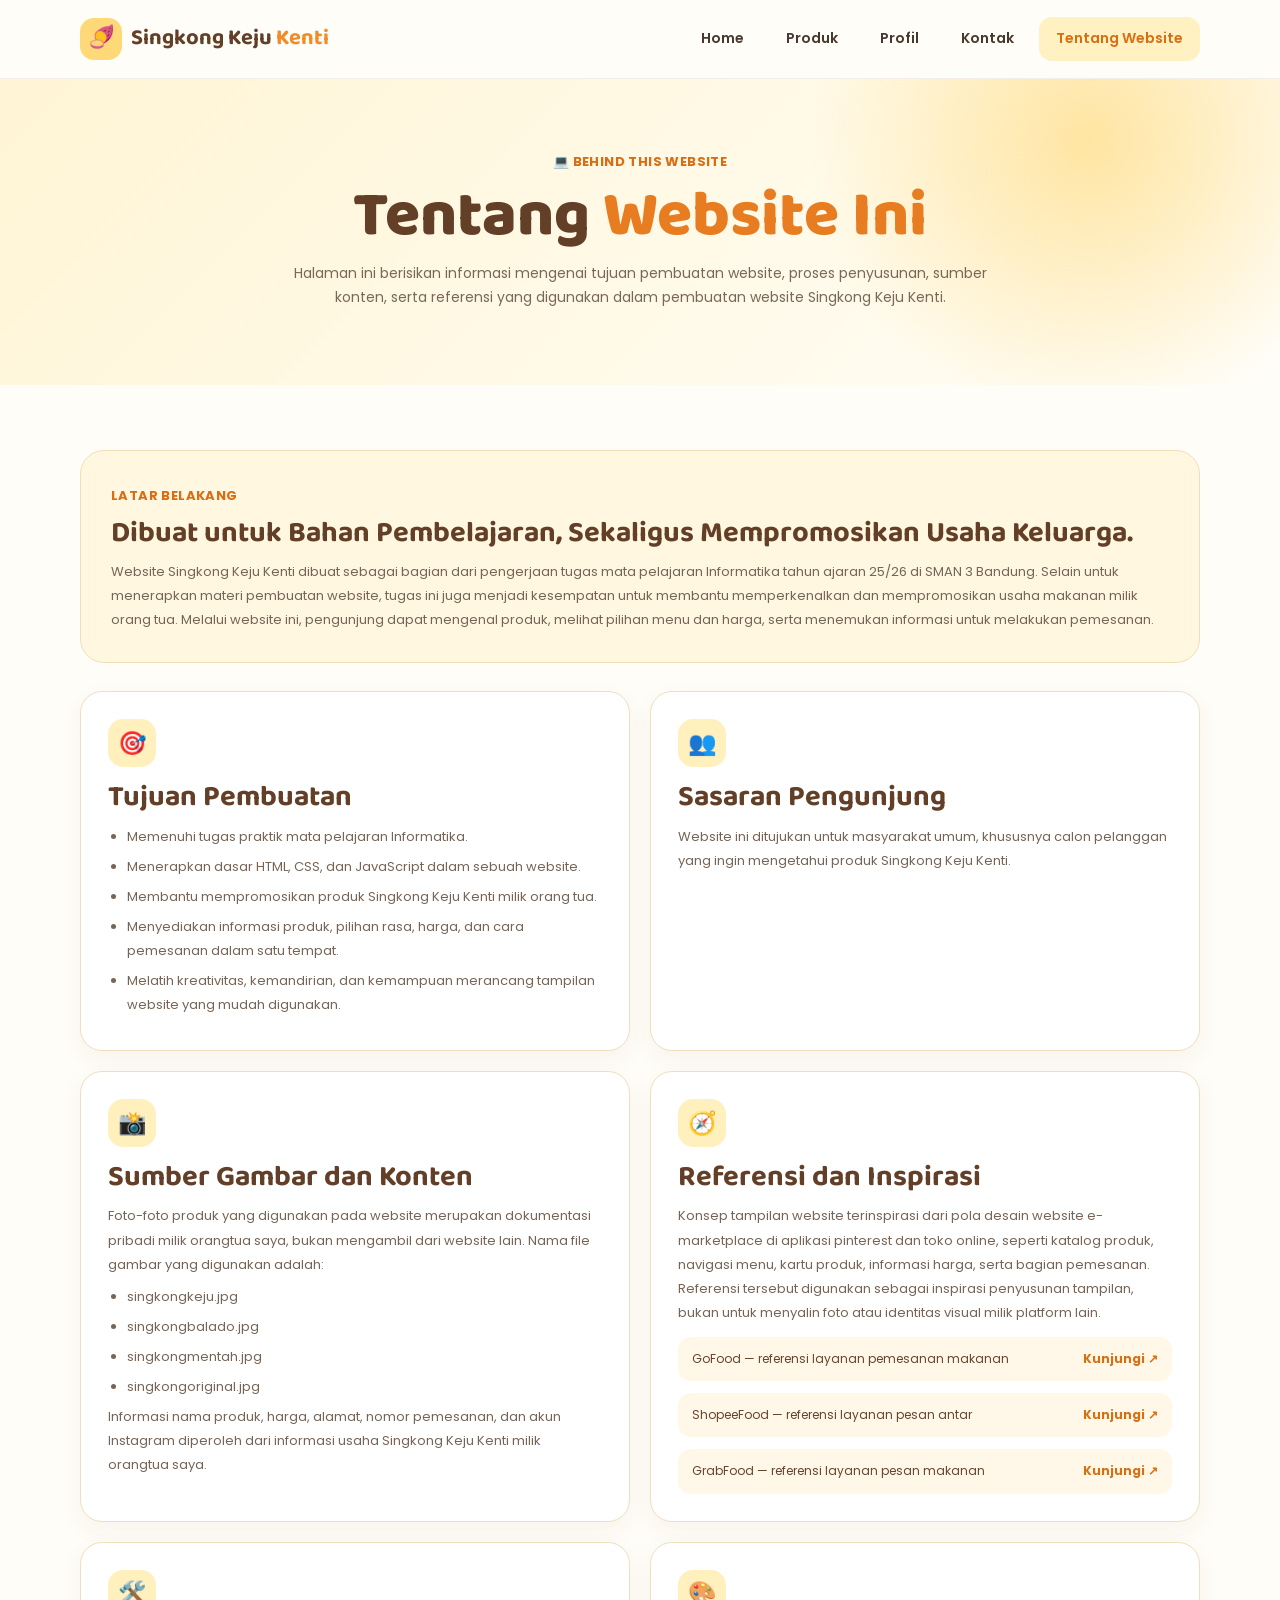
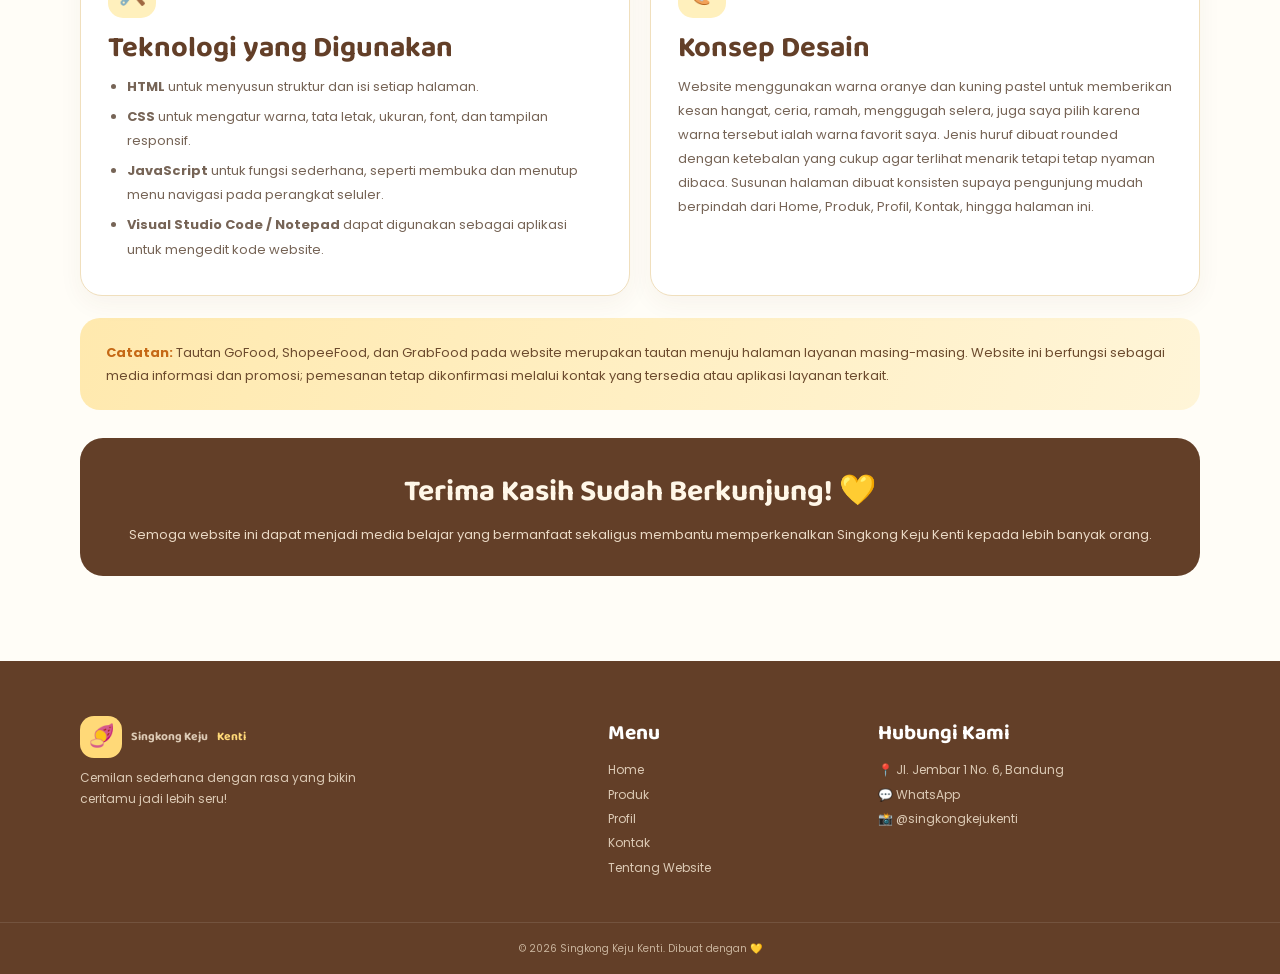
==== commit 63746e22: "about-web.html" ====
--- a/about-web.html
+++ b/about-web.html
@@ -110,7 +110,7 @@
             <a href="produk.html">Produk</a>
             <a href="profil.html">Profil</a>
             <a href="kontak.html">Kontak</a>
-            <a href="about-web.html">Tentang Website</a>
+            <a href="about-web.html" class="active">Tentang Website</a>
         </nav>
     </div>
 </header>
--- a/style.css
+++ b/style.css
@@ -75,7 +75,7 @@
     transition: .25s;
 }
 
-nav a:hover, nav a.active {
+nav a.active {
     background: var(--cream-2);
     color: var(--orange-dark);
 }
